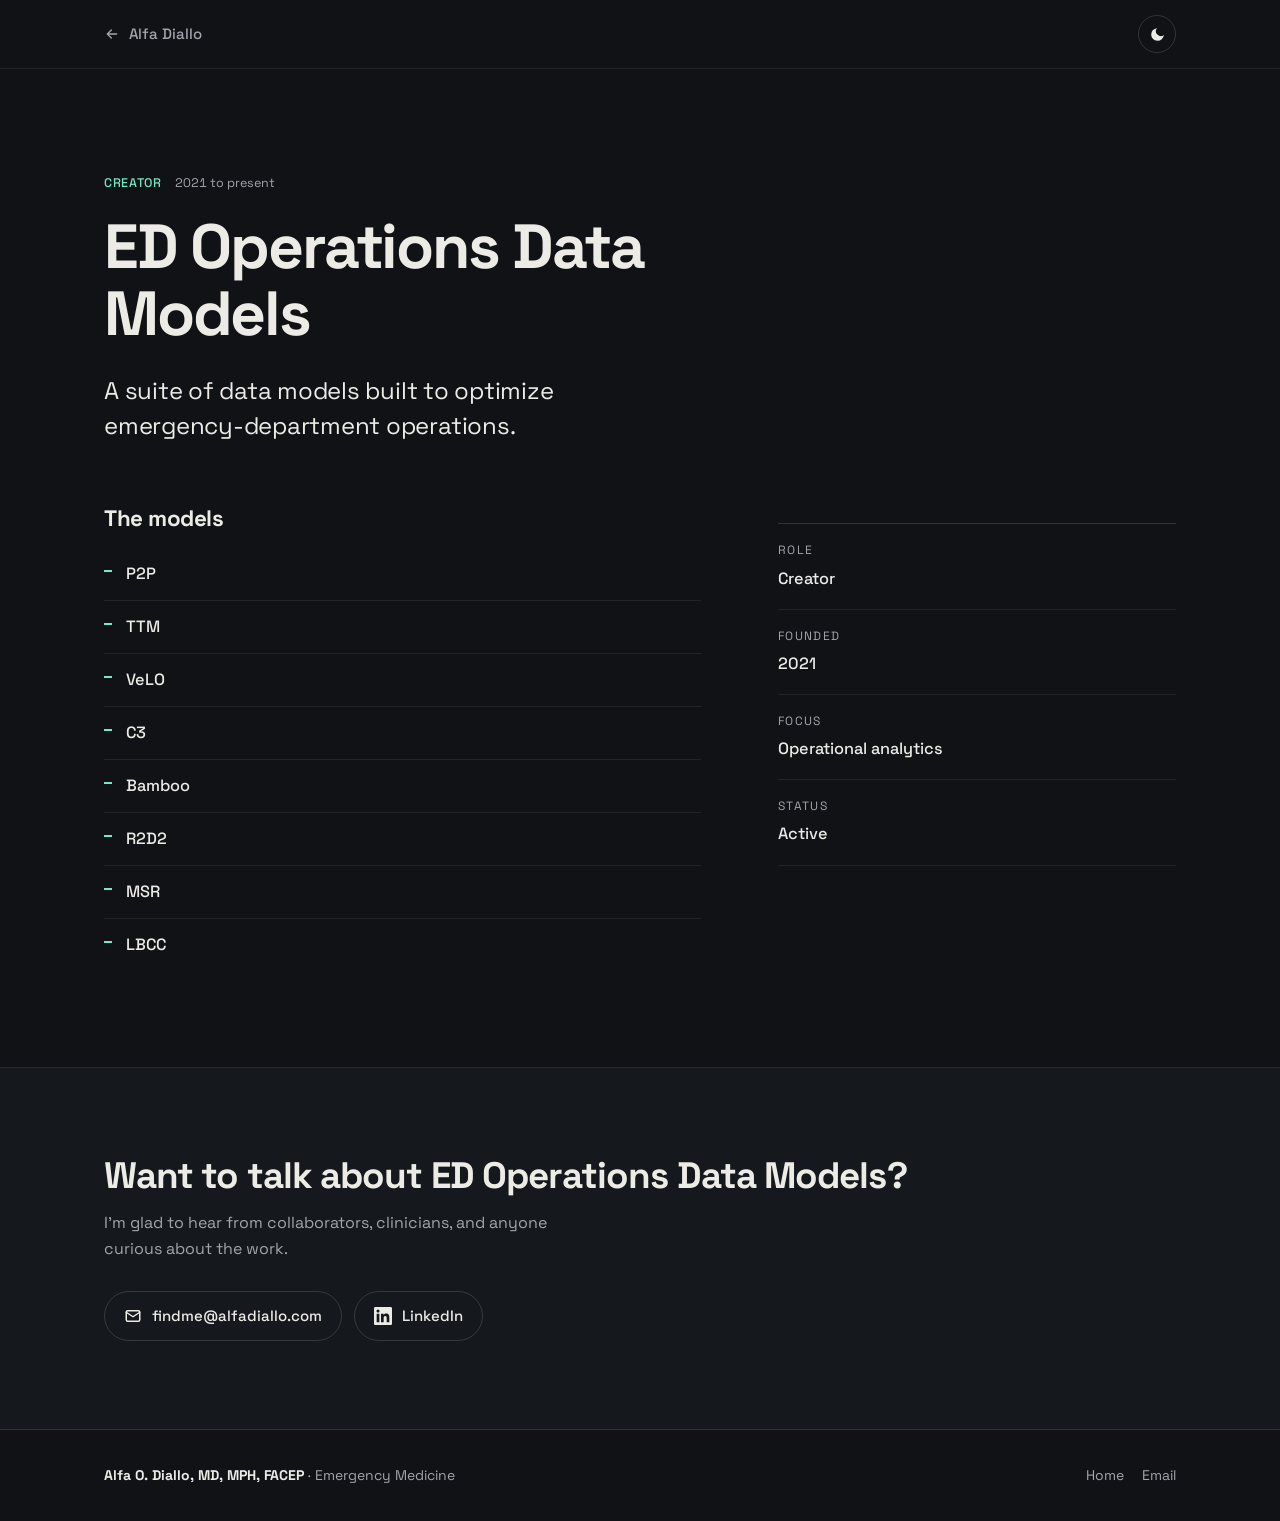
==== ed-operations-data-models.html @ 62b70e95 "Cut public site to hero only, add unlisted venture subpages The landing page is now just the above-t" ====
<!DOCTYPE html>
<html lang="en">
<head>
<meta charset="utf-8">
<meta name="viewport" content="width=device-width, initial-scale=1">
<title>ED Operations Data Models &middot; Alfa O. Diallo, MD</title>
<meta name="description" content="A suite of data models built to optimize emergency-department operations.">

<!-- Unlisted page: shareable by direct link, kept out of search results. -->
<meta name="robots" content="noindex, nofollow">

<meta property="og:type" content="website">
<meta property="og:title" content="ED Operations Data Models &middot; Alfa O. Diallo, MD">
<meta property="og:description" content="A suite of data models built to optimize emergency-department operations.">
<meta property="og:image" content="https://www.alfadiallo.com/og-image.jpg">
<meta name="twitter:card" content="summary_large_image">
<meta name="twitter:title" content="ED Operations Data Models &middot; Alfa O. Diallo, MD">
<meta name="twitter:description" content="A suite of data models built to optimize emergency-department operations.">
<meta name="twitter:image" content="https://www.alfadiallo.com/og-image.jpg">
<meta name="theme-color" content="#101216">

<link rel="icon" href="data:image/svg+xml,%3Csvg xmlns='http://www.w3.org/2000/svg' viewBox='0 0 32 32'%3E%3Crect width='32' height='32' rx='7' fill='%2374eac0'/%3E%3Ctext x='16' y='23' font-family='Georgia,serif' font-size='20' font-weight='700' fill='%230b0d10' text-anchor='middle'%3EA%3C/text%3E%3C/svg%3E">

<link rel="preconnect" href="https://fonts.googleapis.com">
<link rel="preconnect" href="https://fonts.gstatic.com" crossorigin>
<link href="https://fonts.googleapis.com/css2?family=Space+Grotesk:wght@400;500;700&display=swap" rel="stylesheet">
<link rel="stylesheet" href="styles.css">
</head>
<body>

<header class="page-nav">
  <div class="wrap">
    <a class="back" href="/">
      <svg viewBox="0 0 24 24" fill="none" stroke="currentColor" stroke-width="2" stroke-linecap="round" stroke-linejoin="round"><path d="M19 12H5M11 18l-6-6 6-6"/></svg>
      Alfa Diallo
    </a>
    <button class="theme-toggle" id="themeToggle" type="button" aria-label="Switch color theme">
      <svg class="sun" viewBox="0 0 24 24" fill="none" stroke="currentColor" stroke-width="2" stroke-linecap="round"><circle cx="12" cy="12" r="4"/><path d="M12 2v2M12 20v2M4.9 4.9l1.4 1.4M17.7 17.7l1.4 1.4M2 12h2M20 12h2M4.9 19.1l1.4-1.4M17.7 6.3l1.4-1.4"/></svg>
      <svg class="moon" viewBox="0 0 24 24" fill="currentColor" style="display:none"><path d="M21 12.8A9 9 0 1 1 11.2 3a7 7 0 0 0 9.8 9.8z"/></svg>
    </button>
  </div>
</header>

<main>
  <section class="v-head">
    <div class="wrap">
      <div class="meta">
        <span class="v-role">Creator</span>
        <span class="v-year">2021 to present</span>
      </div>
      <h1>ED Operations Data Models</h1>
      <p class="lede">A suite of data models built to optimize emergency-department operations.</p>
    </div>
  </section>

  <section class="v-body">
    <div class="wrap">
      <div class="v-grid">
        <div class="v-prose">
          <!-- ================================================================
               ADD DETAIL HERE.
               Write prose in <p> tags, or use <h2> + <ul><li> for lists.
               Worth covering: the problem it solves, who uses it, where it
               stands today, and what is next.

               IMPORTANT: once you add content here, change the wrapper class
               above from "v-grid v-grid--solo" to just "v-grid" so the facts
               panel moves into the right-hand column.
               ================================================================ -->

          <h2>The models</h2>
          <ul>
            <li><strong>P2P</strong></li>
            <li><strong>TTM</strong></li>
            <li><strong>VeLO</strong></li>
            <li><strong>C3</strong></li>
            <li><strong>Bamboo</strong></li>
            <li><strong>R2D2</strong></li>
            <li><strong>MSR</strong></li>
            <li><strong>LBCC</strong></li>
          </ul>
        </div>
        <dl class="v-facts">
          <div><dt>Role</dt><dd>Creator</dd></div>
          <div><dt>Founded</dt><dd>2021</dd></div>
          <div><dt>Focus</dt><dd>Operational analytics</dd></div>
          <div><dt>Status</dt><dd>Active</dd></div>
        </dl>
      </div>
    </div>
  </section>

  <section class="v-cta">
    <div class="wrap">
      <h2>Want to talk about ED Operations Data Models?</h2>
      <p>I'm glad to hear from collaborators, clinicians, and anyone curious about the work.</p>
      <div class="links">
        <a class="social" href="mailto:findme@alfadiallo.com"><svg viewBox="0 0 24 24" fill="none" stroke="currentColor" stroke-width="2" stroke-linecap="round" stroke-linejoin="round"><rect x="3" y="5" width="18" height="14" rx="2"/><path d="m3 7 9 6 9-6"/></svg>findme@alfadiallo.com</a>
        <a class="social" href="https://www.linkedin.com/in/alfadiallo/" target="_blank" rel="noopener"><svg viewBox="0 0 24 24" fill="currentColor"><path d="M20.45 20.45h-3.56v-5.57c0-1.33-.02-3.04-1.85-3.04-1.85 0-2.14 1.45-2.14 2.94v5.67H9.34V9h3.42v1.56h.05c.48-.9 1.64-1.85 3.37-1.85 3.6 0 4.27 2.37 4.27 5.46v6.28zM5.34 7.43a2.06 2.06 0 1 1 0-4.13 2.06 2.06 0 0 1 0 4.13zM7.12 20.45H3.56V9h3.56v11.45zM22.22 0H1.77C.79 0 0 .77 0 1.72v20.55C0 23.23.79 24 1.77 24h20.45c.98 0 1.78-.77 1.78-1.73V1.72C24 .77 23.2 0 22.22 0z"/></svg>LinkedIn</a>
      </div>
    </div>
  </section>
</main>

<footer class="foot">
  <div class="wrap">
    <div class="cred"><strong>Alfa O. Diallo, MD, MPH, FACEP</strong> &middot; Emergency Medicine</div>
    <div class="mini">
      <a href="/">Home</a>
      <a href="mailto:findme@alfadiallo.com">Email</a>
    </div>
  </div>
</footer>

<script>
/* Theme toggle. Dark is the default; light only when the visitor opts in.
   Kept inline so every page works with zero extra requests. */
(function () {
  var root = document.documentElement;
  try { var s = localStorage.getItem('theme'); if (s) root.setAttribute('data-theme', s); } catch (e) {}
  function current() { return root.getAttribute('data-theme') || 'dark'; }
  function paint() {
    var dark = current() === 'dark';
    var sun = document.querySelector('.theme-toggle .sun');
    var moon = document.querySelector('.theme-toggle .moon');
    if (sun && moon) { sun.style.display = dark ? 'none' : 'block'; moon.style.display = dark ? 'block' : 'none'; }
    var meta = document.querySelector('meta[name="theme-color"]');
    if (meta) meta.setAttribute('content', dark ? '#101216' : '#f6f4ef');
  }
  paint();
  var btn = document.getElementById('themeToggle');
  if (btn) btn.addEventListener('click', function () {
    var next = current() === 'dark' ? 'light' : 'dark';
    root.setAttribute('data-theme', next);
    try { localStorage.setItem('theme', next); } catch (e) {}
    paint();
  });
})();
</script>
</body>
</html>
---- styles.css ----
/* ==========================================================================
   alfadiallo.com - shared styles
   Dark is the default theme. Light applies only when the visitor opts in.
   ========================================================================== */

*, *::before, *::after { box-sizing: border-box; }
html { -webkit-text-size-adjust: 100%; }

:root {
  --paper:   #101216;
  --paper-2: #15181d;
  --ink:     #ecebe6;
  --ink-soft:#a3a5ac;
  --line:    rgba(255,255,255,.14);
  --line-2:  rgba(255,255,255,.07);
  --accent:  #74eac0;
  --on-accent:#0b0d10;
  --btn-bg:  #ecebe6;
  --btn-fg:  #101216;
  --card:    #191c22;
  --shadow:  0 1px 2px rgba(0,0,0,.4), 0 16px 34px -18px rgba(0,0,0,.7);
  --maxw: 1120px;
  --font: "Space Grotesk", ui-sans-serif, system-ui, -apple-system, "Segoe UI", Roboto, Helvetica, Arial, sans-serif;
}
/* Light mode uses a deeper shade of the same mint so text keeps WCAG AA contrast. */
:root[data-theme="light"] {
  --paper:   #f6f4ef;
  --paper-2: #efece4;
  --ink:     #17191d;
  --ink-soft:#565962;
  --line:    rgba(23,25,29,.13);
  --line-2:  rgba(23,25,29,.08);
  --accent:  #0d7a58;
  --on-accent:#ffffff;
  --btn-bg:  #17191d;
  --btn-fg:  #f6f4ef;
  --card:    #fbfaf6;
  --shadow:  0 1px 2px rgba(23,25,29,.05), 0 12px 28px -14px rgba(23,25,29,.16);
}

body {
  margin: 0;
  font-family: var(--font);
  background: var(--paper);
  color: var(--ink);
  line-height: 1.6;
  -webkit-font-smoothing: antialiased;
  text-rendering: optimizeLegibility;
}
a { color: inherit; text-decoration: none; }
img { display: block; max-width: 100%; }
h1, h2, h3 { line-height: 1.08; letter-spacing: -0.02em; font-weight: 700; margin: 0; }
p { margin: 0; }
::selection { background: var(--accent); color: var(--on-accent); }

.wrap { max-width: var(--maxw); margin: 0 auto; padding: 0 24px; }
.eyebrow {
  font-size: 12.5px; letter-spacing: .16em; text-transform: uppercase;
  color: var(--ink-soft); font-weight: 500; margin: 0 0 18px;
}

/* ---------- Theme toggle ---------- */
.theme-toggle {
  display: grid; place-items: center; width: 38px; height: 38px; border-radius: 999px;
  border: 1px solid var(--line); background: transparent; color: var(--ink); cursor: pointer;
  transition: border-color .2s, background .2s; flex: none;
}
.theme-toggle:hover { border-color: var(--ink); }
.theme-toggle svg { width: 17px; height: 17px; }

/* ---------- Contact / social links ---------- */
.social {
  display: inline-flex; align-items: center; gap: 10px; padding: 12px 19px; border-radius: 999px;
  border: 1px solid var(--line); font-weight: 500; font-size: 15px;
  transition: border-color .2s, transform .2s, background .2s;
}
.social:hover { border-color: var(--ink); transform: translateY(-2px); }
.social svg { width: 18px; height: 18px; flex: none; }

/* ==========================================================================
   Landing page (hero only)
   ========================================================================== */
.hero { position: relative; min-height: 100dvh; display: flex; align-items: flex-end; overflow: hidden; }
.hero-img { position: absolute; inset: 0; width: 100%; height: 100%; object-fit: cover; object-position: 60% 45%; z-index: 0; }
.hero-scrim { position: absolute; inset: 0; z-index: 1;
  background:
    linear-gradient(to top, rgba(8,10,14,.74) 0%, rgba(8,10,14,.32) 34%, rgba(8,10,14,.05) 60%, rgba(8,10,14,.20) 100%),
    linear-gradient(to right, rgba(8,10,14,.44) 0%, rgba(8,10,14,0) 55%);
}
.hero .wrap { position: relative; z-index: 2; width: 100%; padding-bottom: 74px; padding-top: 120px; }
.hero-inner { max-width: 760px; color: #fff; }
.hero .eyebrow { color: rgba(255,255,255,.82); }
.hero h1 { font-size: clamp(2.5rem, 6.4vw, 4.4rem); letter-spacing: -.035em; }
.hero h1 .accent { color: #74eac0; }
.hero p.lede { margin-top: 22px; font-size: clamp(1.05rem, 2vw, 1.3rem); line-height: 1.5; color: rgba(255,255,255,.92); max-width: 42ch; font-weight: 400; }
.hero .links { margin-top: 34px; display: flex; flex-wrap: wrap; gap: 12px; }
.hero .social { color: #fff; border-color: rgba(255,255,255,.42); background: rgba(0,0,0,.16); backdrop-filter: blur(4px); }
.hero .social:hover { border-color: #fff; background: rgba(0,0,0,.3); }

.hero-toggle { position: absolute; top: 22px; right: 24px; z-index: 3;
  border-color: rgba(255,255,255,.34); background: rgba(0,0,0,.18); color: #fff; }
.hero-toggle:hover { border-color: #fff; }
.hero-name { position: absolute; bottom: 28px; right: 24px; z-index: 2; color: rgba(255,255,255,.62); font-size: 12.5px; letter-spacing: .06em; }

/* ==========================================================================
   Venture subpages
   ========================================================================== */
.page-nav { border-bottom: 1px solid var(--line-2); }
.page-nav .wrap { display: flex; align-items: center; justify-content: space-between; height: 68px; gap: 16px; }
.back {
  display: inline-flex; align-items: center; gap: 9px; font-size: 15px; font-weight: 500;
  color: var(--ink-soft); transition: color .2s;
}
.back:hover { color: var(--ink); }
.back svg { width: 16px; height: 16px; }

.v-head { padding: clamp(56px, 9vw, 104px) 0 clamp(40px, 6vw, 64px); }
.v-head .meta { display: flex; flex-wrap: wrap; align-items: center; gap: 14px; margin-bottom: 20px; }
.v-role {
  font-size: 12.5px; letter-spacing: .05em; text-transform: uppercase;
  color: var(--accent); font-weight: 500;
}
.v-year { font-size: 12.5px; color: var(--ink-soft); font-variant-numeric: tabular-nums; }
.v-head h1 { font-size: clamp(2.3rem, 6vw, 3.9rem); letter-spacing: -.035em; max-width: 18ch; }
.v-head .lede {
  margin-top: 26px; font-size: clamp(1.12rem, 2.2vw, 1.5rem); line-height: 1.45;
  letter-spacing: -.01em; max-width: 34ch; color: var(--ink);
}

.v-body { padding-bottom: clamp(56px, 8vw, 96px); }
.v-grid { display: grid; grid-template-columns: 1.5fr 1fr; gap: clamp(36px, 6vw, 80px); align-items: start; }
.v-prose p { font-size: 1.08rem; line-height: 1.65; color: var(--ink-soft); }
.v-prose p + p { margin-top: 18px; }
.v-prose h2 { font-size: 1.4rem; margin: 40px 0 16px; letter-spacing: -.02em; }
.v-prose h2:first-child { margin-top: 0; }
.v-prose ul { margin: 16px 0 0; padding: 0; list-style: none; }
.v-prose li {
  padding: 13px 0 13px 22px; position: relative;
  border-bottom: 1px solid var(--line-2); color: var(--ink-soft); font-size: 1.02rem;
}
.v-prose li:last-child { border-bottom: 0; }
.v-prose li::before {
  content: ""; position: absolute; left: 0; top: 22px;
  width: 8px; height: 2px; background: var(--accent);
}
.v-prose li strong { color: var(--ink); font-weight: 500; }

/* Pages that have no written detail yet: drop the right rail and lay the
   facts out as a full-width strip so the page still reads as finished.
   Remove the "v-grid--solo" class once you add prose. */
.v-grid--solo { grid-template-columns: 1fr; }
.v-grid--solo .v-facts { display: grid; grid-template-columns: repeat(4, 1fr); column-gap: 32px; }
.v-grid--solo .v-facts div { border-bottom: 0; }

.v-facts { border-top: 1px solid var(--line); }
.v-facts div { padding: 17px 0; border-bottom: 1px solid var(--line-2); }
.v-facts dt { font-size: 12px; letter-spacing: .11em; text-transform: uppercase; color: var(--ink-soft); }
.v-facts dd { margin: 5px 0 0; font-size: 1.02rem; font-weight: 500; }

.v-cta { background: var(--paper-2); padding: clamp(56px, 8vw, 88px) 0; border-top: 1px solid var(--line-2); }
.v-cta h2 { font-size: clamp(1.6rem, 3.4vw, 2.3rem); letter-spacing: -.025em; }
.v-cta p { margin-top: 14px; color: var(--ink-soft); max-width: 46ch; }
.v-cta .links { margin-top: 30px; display: flex; flex-wrap: wrap; gap: 12px; }

footer.foot { padding: 34px 0; border-top: 1px solid var(--line); background: var(--paper); }
footer.foot .wrap { display: flex; align-items: center; justify-content: space-between; gap: 16px; flex-wrap: wrap; }
footer.foot .cred { color: var(--ink-soft); font-size: 14px; }
footer.foot .cred strong { color: var(--ink); font-weight: 700; }
footer.foot .mini { display: flex; gap: 18px; }
footer.foot .mini a { color: var(--ink-soft); font-size: 14px; transition: color .2s; }
footer.foot .mini a:hover { color: var(--accent); }

/* ---------- Responsive ---------- */
@media (max-width: 860px) {
  .v-grid { grid-template-columns: 1fr; }
  .v-grid--solo .v-facts { grid-template-columns: repeat(2, 1fr); }
}
@media (max-width: 480px) {
  .v-grid--solo .v-facts { grid-template-columns: 1fr; }
  .v-grid--solo .v-facts div { border-bottom: 1px solid var(--line-2); }
}
@media (max-width: 760px) {
  .hero .wrap { padding-bottom: 56px; }
  .hero-name { display: none; }
  .hero .links { gap: 10px; }
}

@media (prefers-reduced-motion: reduce) {
  .social, .theme-toggle, .back { transition: none; }
}
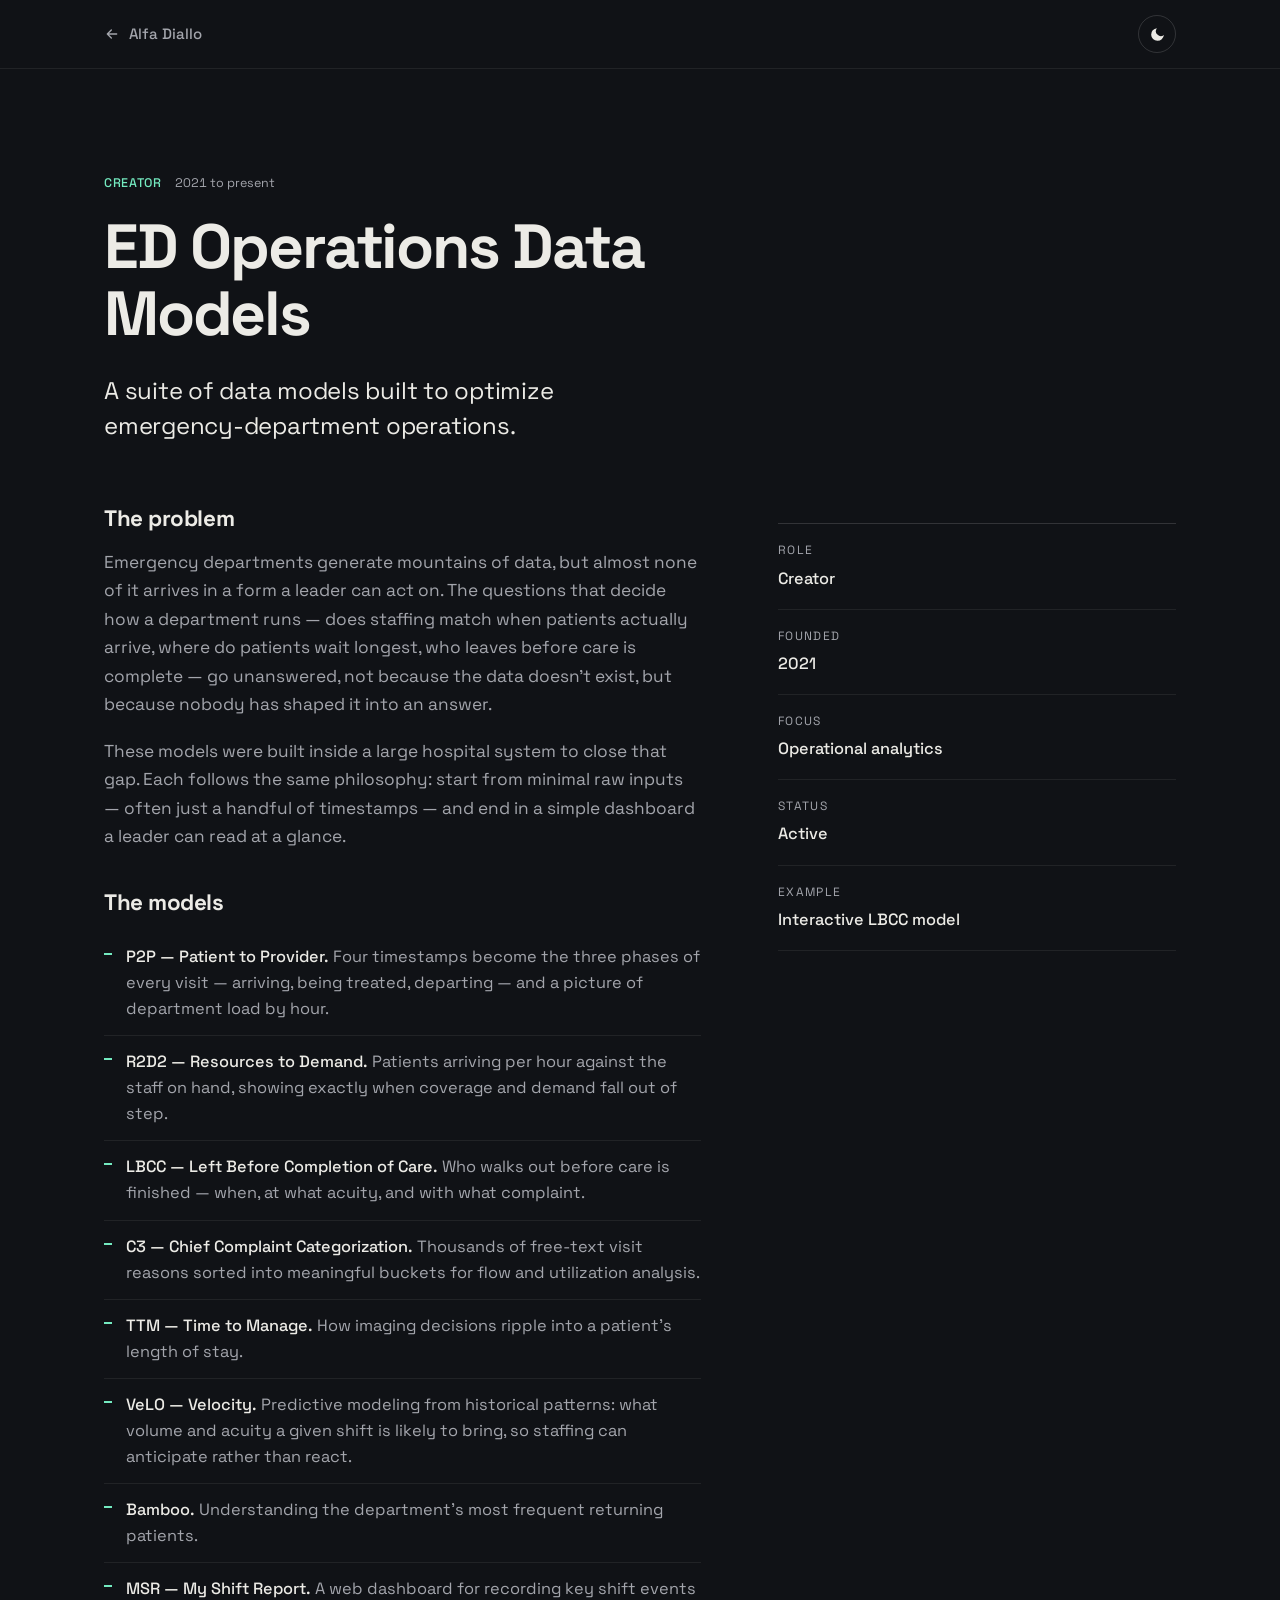
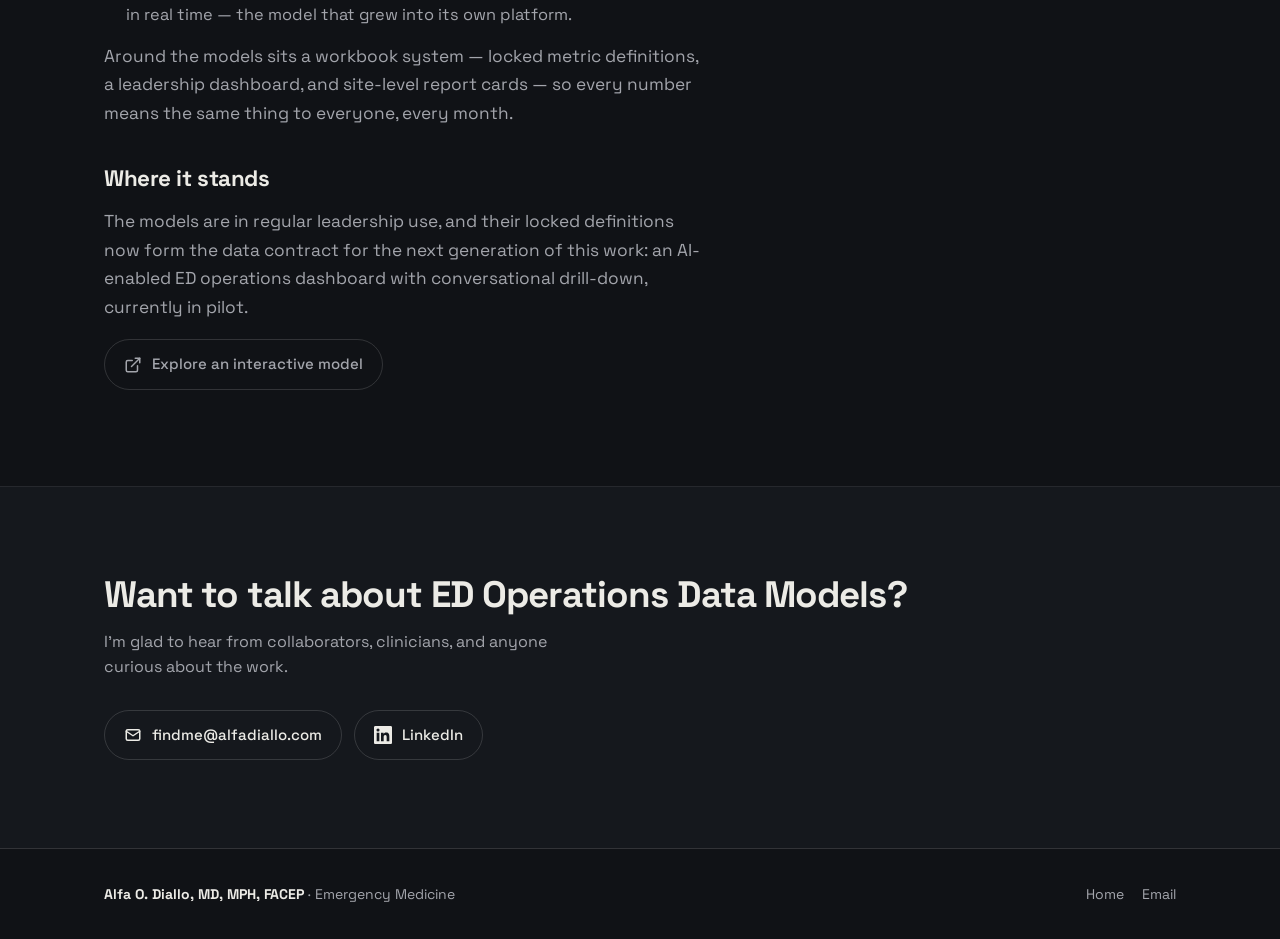
==== commit a1323aee: "Add project overviews with access links to all five project pages Co-Authored-By: Claude Fable 5 <no" ====
--- a/ed-operations-data-models.html
+++ b/ed-operations-data-models.html
@@ -57,34 +57,33 @@
     <div class="wrap">
       <div class="v-grid">
         <div class="v-prose">
-          <!-- ================================================================
-               ADD DETAIL HERE.
-               Write prose in <p> tags, or use <h2> + <ul><li> for lists.
-               Worth covering: the problem it solves, who uses it, where it
-               stands today, and what is next.
-
-               IMPORTANT: once you add content here, change the wrapper class
-               above from "v-grid v-grid--solo" to just "v-grid" so the facts
-               panel moves into the right-hand column.
-               ================================================================ -->
+          <h2>The problem</h2>
+          <p>Emergency departments generate mountains of data, but almost none of it arrives in a form a leader can act on. The questions that decide how a department runs &mdash; does staffing match when patients actually arrive, where do patients wait longest, who leaves before care is complete &mdash; go unanswered, not because the data doesn't exist, but because nobody has shaped it into an answer.</p>
+          <p>These models were built inside a large hospital system to close that gap. Each follows the same philosophy: start from minimal raw inputs &mdash; often just a handful of timestamps &mdash; and end in a simple dashboard a leader can read at a glance.</p>
 
           <h2>The models</h2>
           <ul>
-            <li><strong>P2P</strong></li>
-            <li><strong>TTM</strong></li>
-            <li><strong>VeLO</strong></li>
-            <li><strong>C3</strong></li>
-            <li><strong>Bamboo</strong></li>
-            <li><strong>R2D2</strong></li>
-            <li><strong>MSR</strong></li>
-            <li><strong>LBCC</strong></li>
+            <li><strong>P2P &mdash; Patient to Provider.</strong> Four timestamps become the three phases of every visit &mdash; arriving, being treated, departing &mdash; and a picture of department load by hour.</li>
+            <li><strong>R2D2 &mdash; Resources to Demand.</strong> Patients arriving per hour against the staff on hand, showing exactly when coverage and demand fall out of step.</li>
+            <li><strong>LBCC &mdash; Left Before Completion of Care.</strong> Who walks out before care is finished &mdash; when, at what acuity, and with what complaint.</li>
+            <li><strong>C3 &mdash; Chief Complaint Categorization.</strong> Thousands of free-text visit reasons sorted into meaningful buckets for flow and utilization analysis.</li>
+            <li><strong>TTM &mdash; Time to Manage.</strong> How imaging decisions ripple into a patient's length of stay.</li>
+            <li><strong>VeLO &mdash; Velocity.</strong> Predictive modeling from historical patterns: what volume and acuity a given shift is likely to bring, so staffing can anticipate rather than react.</li>
+            <li><strong>Bamboo.</strong> Understanding the department's most frequent returning patients.</li>
+            <li><strong>MSR &mdash; My Shift Report.</strong> A web dashboard for recording key shift events in real time &mdash; the model that grew into <a href="/my-shift-report">its own platform</a>.</li>
           </ul>
+          <p>Around the models sits a workbook system &mdash; locked metric definitions, a leadership dashboard, and site-level report cards &mdash; so every number means the same thing to everyone, every month.</p>
+
+          <h2>Where it stands</h2>
+          <p>The models are in regular leadership use, and their locked definitions now form the data contract for the next generation of this work: an AI-enabled ED operations dashboard with conversational drill-down, currently in pilot.</p>
+          <p><a class="social" href="https://app.flow.gl/flow/kkurcc" target="_blank" rel="noopener"><svg viewBox="0 0 24 24" fill="none" stroke="currentColor" stroke-width="2" stroke-linecap="round" stroke-linejoin="round"><path d="M18 13v6a2 2 0 0 1-2 2H5a2 2 0 0 1-2-2V8a2 2 0 0 1 2-2h6"/><path d="M15 3h6v6"/><path d="M10 14 21 3"/></svg>Explore an interactive model</a></p>
         </div>
         <dl class="v-facts">
           <div><dt>Role</dt><dd>Creator</dd></div>
           <div><dt>Founded</dt><dd>2021</dd></div>
           <div><dt>Focus</dt><dd>Operational analytics</dd></div>
           <div><dt>Status</dt><dd>Active</dd></div>
+          <div><dt>Example</dt><dd><a href="https://app.flow.gl/flow/kkurcc" target="_blank" rel="noopener">Interactive LBCC model</a></dd></div>
         </dl>
       </div>
     </div>
--- a/styles.css
+++ b/styles.css
@@ -80,17 +80,22 @@
 /* ==========================================================================
    Landing page (hero only)
    ========================================================================== */
-.hero { position: relative; min-height: 100dvh; display: flex; align-items: flex-end; overflow: hidden; }
+.hero { position: relative; min-height: 100dvh; display: flex; align-items: center; overflow: hidden; }
 .hero-img { position: absolute; inset: 0; width: 100%; height: 100%; object-fit: cover; object-position: 60% 45%; z-index: 0; }
+/* Text sits centered and left, over bright sky, so the scrim leans left to
+   keep white type well above WCAG AA against the photo. */
 .hero-scrim { position: absolute; inset: 0; z-index: 1;
   background:
-    linear-gradient(to top, rgba(8,10,14,.74) 0%, rgba(8,10,14,.32) 34%, rgba(8,10,14,.05) 60%, rgba(8,10,14,.20) 100%),
-    linear-gradient(to right, rgba(8,10,14,.44) 0%, rgba(8,10,14,0) 55%);
-}
-.hero .wrap { position: relative; z-index: 2; width: 100%; padding-bottom: 74px; padding-top: 120px; }
+    linear-gradient(to right, rgba(8,10,14,.72) 0%, rgba(8,10,14,.46) 38%, rgba(8,10,14,0) 72%),
+    linear-gradient(to top, rgba(8,10,14,.55) 0%, rgba(8,10,14,.26) 45%, rgba(8,10,14,.20) 100%);
+}
+/* Wider container plus a smaller inset shifts the block left of the page grid. */
+.hero .wrap { position: relative; z-index: 2; width: 100%; max-width: 1280px;
+  padding: 96px clamp(24px, 3vw, 40px); }
 .hero-inner { max-width: 760px; color: #fff; }
 .hero .eyebrow { color: rgba(255,255,255,.82); }
-.hero h1 { font-size: clamp(2.5rem, 6.4vw, 4.4rem); letter-spacing: -.035em; }
+/* Short two-word headline, so it scales up to carry the full-height hero. */
+.hero h1 { font-size: clamp(3.25rem, 10vw, 7.5rem); letter-spacing: -.04em; }
 .hero h1 .accent { color: #74eac0; }
 .hero p.lede { margin-top: 22px; font-size: clamp(1.05rem, 2vw, 1.3rem); line-height: 1.5; color: rgba(255,255,255,.92); max-width: 42ch; font-weight: 400; }
 .hero .links { margin-top: 34px; display: flex; flex-wrap: wrap; gap: 12px; }
@@ -101,6 +106,43 @@
   border-color: rgba(255,255,255,.34); background: rgba(0,0,0,.18); color: #fff; }
 .hero-toggle:hover { border-color: #fff; }
 .hero-name { position: absolute; bottom: 28px; right: 24px; z-index: 2; color: rgba(255,255,255,.62); font-size: 12.5px; letter-spacing: .06em; }
+
+/* ==========================================================================
+   Projects index (/projects)
+   ========================================================================== */
+.p-head { padding: clamp(56px, 9vw, 104px) 0 clamp(36px, 5vw, 56px); }
+.p-head h1 { font-size: clamp(2.3rem, 6vw, 3.9rem); letter-spacing: -.035em; }
+.p-head .lede {
+  margin-top: 20px; color: var(--ink-soft);
+  font-size: clamp(1.05rem, 2vw, 1.25rem); max-width: 54ch;
+}
+
+.p-grid {
+  display: grid; grid-template-columns: repeat(3, 1fr); gap: 20px;
+  padding-bottom: clamp(56px, 8vw, 96px);
+}
+.p-card {
+  background: var(--card); border: 1px solid var(--line); border-radius: 16px;
+  padding: 26px 24px 22px; display: flex; flex-direction: column; min-height: 232px;
+  box-shadow: var(--shadow);
+  transition: transform .22s cubic-bezier(.16,1,.3,1), border-color .22s;
+}
+.p-card:hover { transform: translateY(-4px); border-color: color-mix(in srgb, var(--accent) 55%, var(--line)); }
+.p-card:focus-visible { outline: 2px solid var(--accent); outline-offset: 3px; }
+.p-card .top { display: flex; align-items: baseline; justify-content: space-between; gap: 12px; }
+.p-card h2 { font-size: 1.24rem; letter-spacing: -.02em; }
+.p-card .yr { font-size: 12.5px; color: var(--ink-soft); font-variant-numeric: tabular-nums; flex: none; }
+.p-card .role {
+  margin-top: 4px; font-size: 12.5px; letter-spacing: .05em;
+  text-transform: uppercase; color: var(--accent); font-weight: 500;
+}
+.p-card p { margin-top: 14px; color: var(--ink-soft); font-size: .99rem; line-height: 1.55; }
+.p-card .go {
+  margin-top: auto; padding-top: 20px; display: inline-flex; align-items: center; gap: 8px;
+  font-size: 14px; font-weight: 500; color: var(--ink);
+}
+.p-card .go svg { width: 15px; height: 15px; transition: transform .22s; }
+.p-card:hover .go svg { transform: translateX(3px); }
 
 /* ==========================================================================
    Venture subpages
@@ -157,6 +199,18 @@
 .v-facts dt { font-size: 12px; letter-spacing: .11em; text-transform: uppercase; color: var(--ink-soft); }
 .v-facts dd { margin: 5px 0 0; font-size: 1.02rem; font-weight: 500; }
 
+/* Weekly progress page (/progress). Entries are generated — see progress.html. */
+.wk-feed { max-width: 720px; }
+.wk { padding: 34px 0 40px; border-top: 1px solid var(--line); }
+.wk:first-child { border-top: 0; padding-top: 0; }
+.wk h2 { font-size: 1.55rem; letter-spacing: -.02em; }
+.wk h3 {
+  margin: 30px 0 4px; font-size: 12.5px; letter-spacing: .13em;
+  text-transform: uppercase; font-weight: 500; color: var(--accent);
+}
+.wk ul { margin-top: 6px; }
+.wk-empty { color: var(--ink-soft); }
+
 .v-cta { background: var(--paper-2); padding: clamp(56px, 8vw, 88px) 0; border-top: 1px solid var(--line-2); }
 .v-cta h2 { font-size: clamp(1.6rem, 3.4vw, 2.3rem); letter-spacing: -.025em; }
 .v-cta p { margin-top: 14px; color: var(--ink-soft); max-width: 46ch; }
@@ -171,9 +225,16 @@
 footer.foot .mini a:hover { color: var(--accent); }
 
 /* ---------- Responsive ---------- */
+@media (max-width: 900px) {
+  .p-grid { grid-template-columns: repeat(2, 1fr); }
+}
 @media (max-width: 860px) {
   .v-grid { grid-template-columns: 1fr; }
   .v-grid--solo .v-facts { grid-template-columns: repeat(2, 1fr); }
+}
+@media (max-width: 620px) {
+  .p-grid { grid-template-columns: 1fr; }
+  .p-card { min-height: 0; }
 }
 @media (max-width: 480px) {
   .v-grid--solo .v-facts { grid-template-columns: 1fr; }
@@ -186,5 +247,5 @@
 }
 
 @media (prefers-reduced-motion: reduce) {
-  .social, .theme-toggle, .back { transition: none; }
-}
+  .social, .theme-toggle, .back, .p-card, .p-card .go svg { transition: none; }
+}
